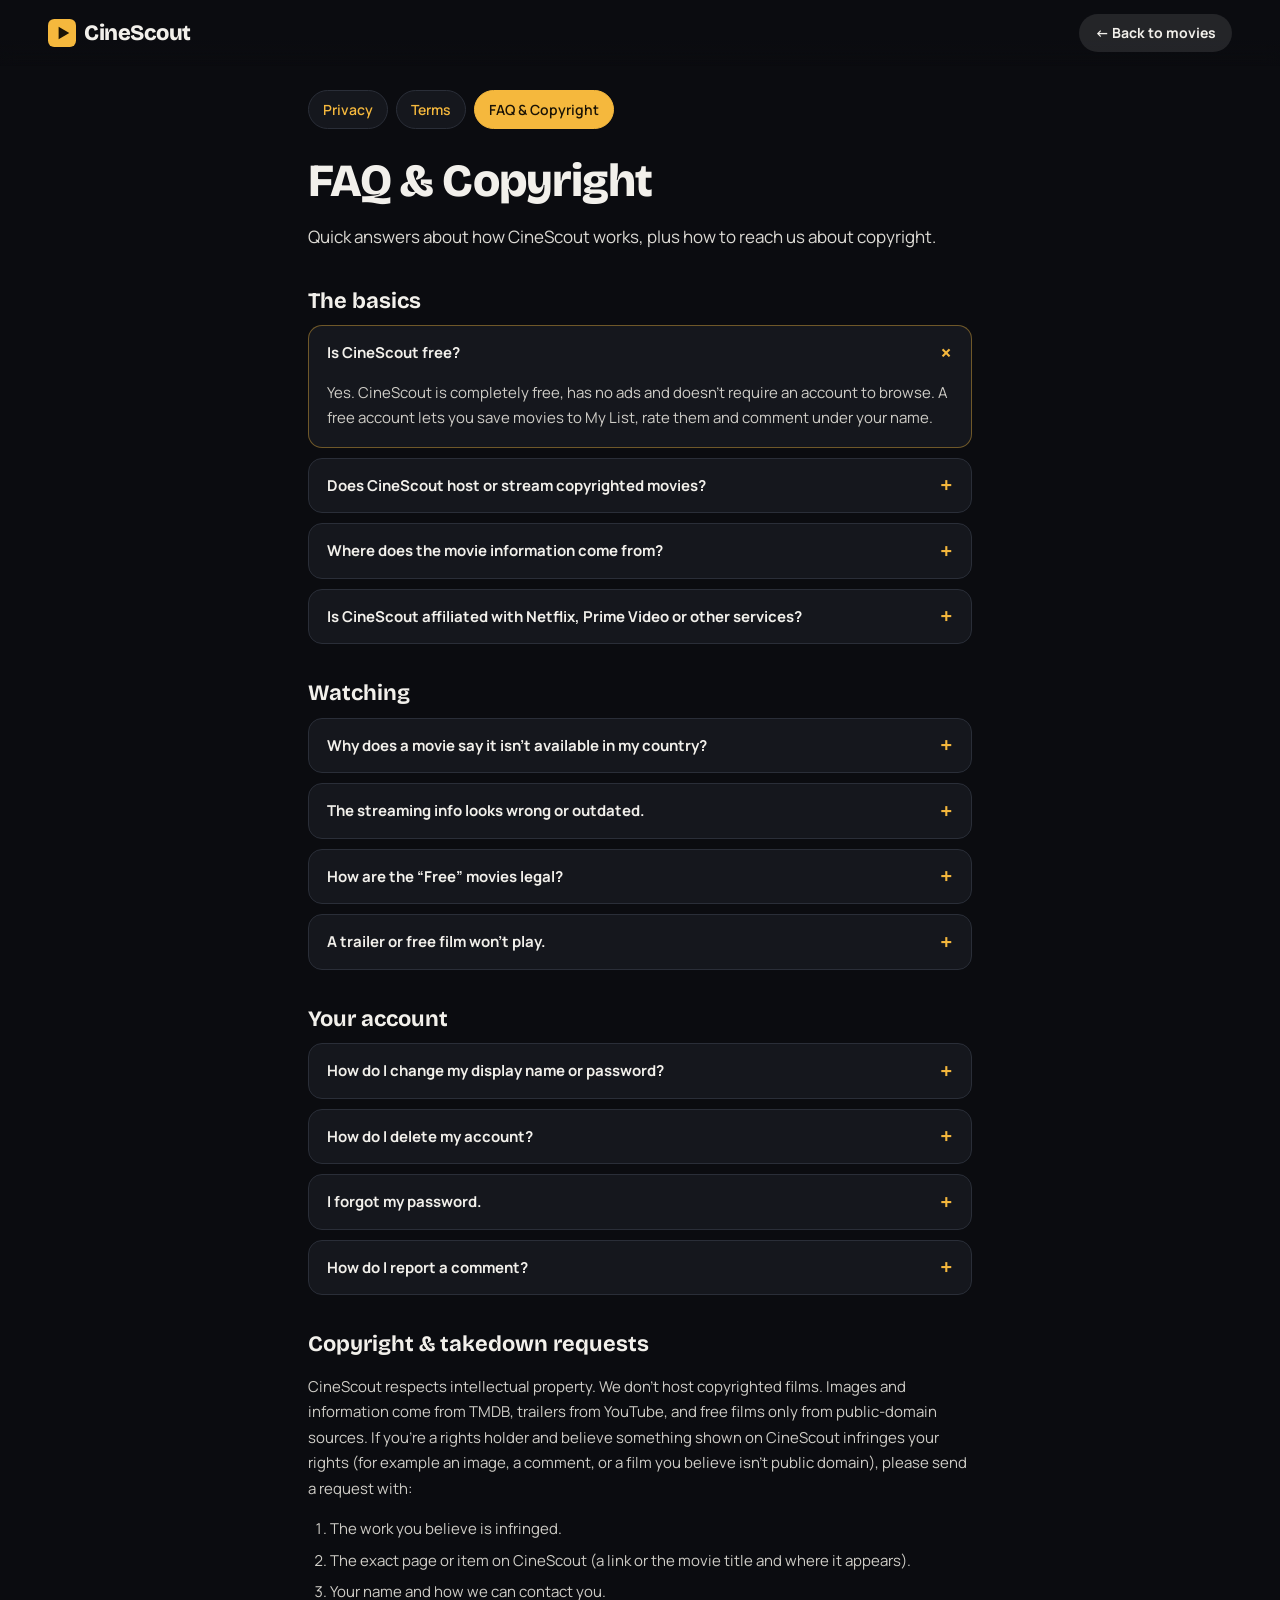
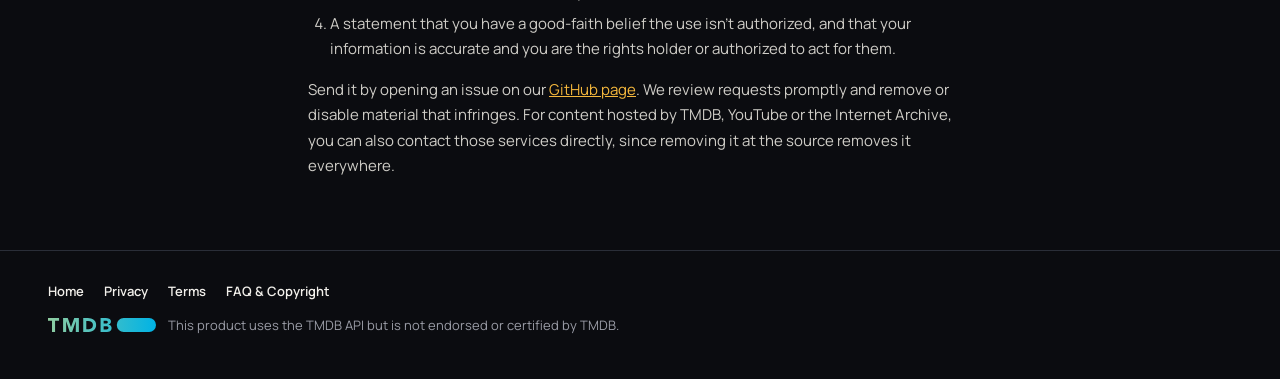
==== faq.html @ 681366aa "Add account settings (display name, password, delete account), comment reports, terms agreement, and" ====
<!doctype html>
<html lang="en">
<head>
  <meta charset="utf-8">
  <meta name="viewport" content="width=device-width, initial-scale=1">
  <title>FAQ &amp; Copyright – CineScout</title>
  <meta name="description" content="Answers about CineScout: is it free, does it host movies, why a movie isn't available in your country, how free classics are legal, and how to send a copyright takedown request.">
  <link rel="canonical" href="https://cinescout-jcs8.onrender.com/faq.html">
  <link rel="icon" href="favicon.svg" type="image/svg+xml">
  <link rel="icon" href="favicon-32.png" type="image/png" sizes="32x32">
  <link rel="apple-touch-icon" href="apple-touch-icon.png">
  <meta name="theme-color" content="#0b0c10">
  <link rel="preconnect" href="https://fonts.googleapis.com">
  <link rel="preconnect" href="https://fonts.gstatic.com" crossorigin>
  <link href="https://fonts.googleapis.com/css2?family=Bricolage+Grotesque:opsz,wght@12..96,600;12..96,800&family=Manrope:wght@400;500;600;700&display=swap" rel="stylesheet">
  <link rel="stylesheet" href="styles.css">
  <script type="application/ld+json">
  {
    "@context": "https://schema.org",
    "@type": "FAQPage",
    "mainEntity": [
      { "@type": "Question", "name": "Is CineScout free?",
        "acceptedAnswer": { "@type": "Answer", "text": "Yes. CineScout is completely free, has no ads and doesn't require an account to browse. A free account lets you save movies, rate and comment." } },
      { "@type": "Question", "name": "Does CineScout host or stream copyrighted movies?",
        "acceptedAnswer": { "@type": "Answer", "text": "No. CineScout doesn't host any copyrighted films. It shows movie information from TMDB and links to official services like Netflix, Prime Video and Disney+. The only films that play on CineScout are public-domain titles from the Internet Archive." } },
      { "@type": "Question", "name": "Why does a movie say it isn't available in my country?",
        "acceptedAnswer": { "@type": "Answer", "text": "Streaming rights differ by country. CineScout shows availability for the country selected under Where to watch on each movie. Try another country, or check back later because catalogs change often." } },
      { "@type": "Question", "name": "How are the free movies legal?",
        "acceptedAnswer": { "@type": "Answer", "text": "Films marked Free are in the public domain or openly licensed, for example because their copyright expired. They play from the Internet Archive's official player." } },
      { "@type": "Question", "name": "How do I report a copyright problem?",
        "acceptedAnswer": { "@type": "Answer", "text": "Open an issue on CineScout's GitHub page describing the content, where it appears on CineScout and your contact details. We review requests promptly and remove infringing material." } }
    ]
  }
  </script>
</head>
<body class="legal-page">
  <header class="topbar">
    <a class="brand" href="./" aria-label="CineScout home">
      <svg class="brand-mark" viewBox="0 0 100 100" aria-hidden="true"><rect width="100" height="100" rx="22" fill="#f5b83d"/><path d="M38 28 L76 50 L38 72 Z" fill="#1a1306"/></svg>CineScout
    </a>
    <a class="btn btn-ghost btn-sm legal-back" href="./">← Back to movies</a>
  </header>

  <main class="legal">
    <nav class="legal-tabs" aria-label="Site information">
      <a href="privacy.html">Privacy</a>
      <a href="terms.html">Terms</a>
      <a href="faq.html" aria-current="page">FAQ &amp; Copyright</a>
    </nav>

    <h1>FAQ &amp; Copyright</h1>
    <p class="lead">Quick answers about how CineScout works, plus how to reach us about copyright.</p>

    <h2>The basics</h2>
    <details open>
      <summary>Is CineScout free?</summary>
      <p>Yes. CineScout is completely free, has no ads and doesn't require an account to browse. A free account lets you save movies to My List, rate them and comment under your name.</p>
    </details>
    <details>
      <summary>Does CineScout host or stream copyrighted movies?</summary>
      <p>No. CineScout doesn't host, upload or distribute copyrighted films or shows. It shows movie information from TMDB and sends you to official services such as Netflix, Prime Video, Disney+ or Apple TV to watch. The only full films that play on CineScout are public-domain titles from the Internet Archive.</p>
    </details>
    <details>
      <summary>Where does the movie information come from?</summary>
      <p>Titles, posters, cast, ratings and trailers links come from <a href="https://www.themoviedb.org/" target="_blank" rel="noopener">The Movie Database (TMDB)</a>. Streaming availability is provided by <a href="https://www.justwatch.com/" target="_blank" rel="noopener">JustWatch</a> through TMDB. Trailers play from YouTube. CineScout uses the TMDB API but isn't endorsed or certified by TMDB.</p>
    </details>
    <details>
      <summary>Is CineScout affiliated with Netflix, Prime Video or other services?</summary>
      <p>No. We're not affiliated with, endorsed by or paid by any streaming service, studio or distributor. Buttons simply open a search for the title on that service's own website. All trademarks and logos belong to their owners.</p>
    </details>

    <h2>Watching</h2>
    <details>
      <summary>Why does a movie say it isn't available in my country?</summary>
      <p>Streaming rights differ by country. Each movie's <strong>Where to watch</strong> section uses the country shown next to it, which is detected from your browser. Pick another country to compare, and check back later because catalogs change often.</p>
    </details>
    <details>
      <summary>The streaming info looks wrong or outdated.</summary>
      <p>Availability comes from third parties and can lag behind real changes. Always confirm on the service itself before subscribing, renting or buying.</p>
    </details>
    <details>
      <summary>How are the “Free” movies legal?</summary>
      <p>Films marked <strong>Free</strong> are in the public domain or openly licensed, often because their copyright expired or was never renewed. Examples include <em>Night of the Living Dead</em> (1968), <em>Nosferatu</em> (1922) and <em>His Girl Friday</em> (1940). They play from the Internet Archive's official player. Public-domain status can differ by country, so please follow your local laws.</p>
    </details>
    <details>
      <summary>A trailer or free film won't play.</summary>
      <p>Videos are played by YouTube or the Internet Archive. Ad blockers, privacy extensions or a slow connection can stop them from loading, so try disabling the extension for this site or refreshing the page.</p>
    </details>

    <h2>Your account</h2>
    <details>
      <summary>How do I change my display name or password?</summary>
      <p>Sign in, click your initial in the top bar and choose <strong>Account settings</strong>. Changing your name also updates it on your older comments.</p>
    </details>
    <details>
      <summary>How do I delete my account?</summary>
      <p>Go to <strong>Account settings → Delete account</strong>. This permanently erases your account, My List, ratings and comments immediately.</p>
    </details>
    <details>
      <summary>I forgot my password.</summary>
      <p>Click <strong>Sign in → Forgot password?</strong> and we'll email you a reset link. Check your spam folder if it doesn't arrive within a few minutes.</p>
    </details>
    <details>
      <summary>How do I report a comment?</summary>
      <p>Click <strong>Report</strong> next to any comment. Reports are private, and we remove comments that break the <a href="terms.html">Terms of Use</a>.</p>
    </details>

    <h2 id="copyright">Copyright &amp; takedown requests</h2>
    <p>CineScout respects intellectual property. We don't host copyrighted films. Images and information come from TMDB, trailers from YouTube, and free films only from public-domain sources. If you're a rights holder and believe something shown on CineScout infringes your rights (for example an image, a comment, or a film you believe isn't public domain), please send a request with:</p>
    <ol>
      <li>The work you believe is infringed.</li>
      <li>The exact page or item on CineScout (a link or the movie title and where it appears).</li>
      <li>Your name and how we can contact you.</li>
      <li>A statement that you have a good-faith belief the use isn't authorized, and that your information is accurate and you are the rights holder or authorized to act for them.</li>
    </ol>
    <p>Send it by opening an issue on our <a href="https://github.com/iton123445/CineScout/issues" target="_blank" rel="noopener">GitHub page</a>. We review requests promptly and remove or disable material that infringes. For content hosted by TMDB, YouTube or the Internet Archive, you can also contact those services directly, since removing it at the source removes it everywhere.</p>
  </main>

  <footer class="footer">
    <nav class="footer-links" aria-label="Site information">
      <a href="./">Home</a><a href="privacy.html">Privacy</a><a href="terms.html">Terms</a><a href="faq.html">FAQ &amp; Copyright</a>
    </nav>
    <p class="tmdb-credit"><a href="https://www.themoviedb.org/" target="_blank" rel="noopener"><img src="tmdb-logo.svg" alt="TMDB" width="110" height="14"></a>
      This product uses the TMDB API but is not endorsed or certified by TMDB.</p>
  </footer>
</body>
</html>
---- styles.css ----
:root {
  --bg: #0b0c10;
  --surface: #15171d;
  --surface-2: #1e2129;
  --line: #2a2e38;
  --text: #f2f0eb;
  --muted: #9a9ca6;
  --accent: #f5b83d;
  --accent-ink: #1a1306;
  --free: #4fd18b;
  --radius: 14px;
  --gutter: clamp(16px, 4vw, 48px);
  --font-display: "Bricolage Grotesque", system-ui, sans-serif;
  --font-body: "Manrope", system-ui, sans-serif;
  color-scheme: dark;
}

* { box-sizing: border-box; }
[hidden] { display: none !important; }
html, body { margin: 0; }
body {
  background: var(--bg);
  color: var(--text);
  font: 15px/1.55 var(--font-body);
  -webkit-font-smoothing: antialiased;
  overflow-x: hidden;
}
a { color: inherit; }
img { display: block; max-width: 100%; }
button, input, select { font: inherit; color: inherit; }
.sr-only { position: absolute; width: 1px; height: 1px; overflow: hidden; clip: rect(0 0 0 0); }
:focus-visible { outline: 2px solid var(--accent); outline-offset: 2px; }

/* Top bar */
.topbar {
  position: sticky; top: 0; z-index: 20;
  display: flex; align-items: center; gap: 16px;
  padding: 14px var(--gutter);
  background: linear-gradient(var(--bg) 60%, transparent);
  backdrop-filter: blur(8px);
}
.brand {
  display: flex; align-items: center; gap: 8px;
  font: 800 22px/1 var(--font-display); letter-spacing: -0.02em;
  text-decoration: none; white-space: nowrap;
}
.brand-mark { width: 28px; height: 28px; flex: none; transition: transform .3s var(--ease-out, ease); }
.brand:hover .brand-mark { transform: rotate(-8deg) scale(1.08); }

/* ---------- Logo intro ---------- */
.intro {
  position: fixed; inset: 0; z-index: 100; display: grid; place-items: center;
  background: radial-gradient(circle at 50% 45%, #1a1508 0%, var(--bg) 60%);
  animation: intro-failsafe 0s 7s forwards; /* never block the page if scripts fail */
}
.intro.done { opacity: 0; visibility: hidden; transition: opacity .6s ease, visibility 0s .6s; }
.intro-logo { display: flex; align-items: center; gap: 18px; transition: transform .7s cubic-bezier(.6, 0, .4, 1), filter .7s; }
.intro.done .intro-logo { transform: scale(1.8); filter: blur(6px); }
.intro-mark { width: clamp(64px, 14vw, 104px); height: auto; overflow: visible; filter: drop-shadow(0 0 0 #f5b83d00); animation: mark-glow 1.2s ease-out 1.05s both; }
.intro .piece {
  transform-box: fill-box; transform-origin: center;
  animation: assemble .95s cubic-bezier(.2, .85, .25, 1) var(--d) both;
}
.intro .whole { opacity: 0; animation: fade-in .25s ease 1.3s forwards; }
.intro-quick .intro .whole { animation-delay: .7s; }
.intro-word {
  position: relative; display: flex;
  font: 800 clamp(34px, 8vw, 64px)/1 var(--font-display); letter-spacing: -0.03em; color: var(--text);
}
.intro-word span { display: inline-block; animation: letter-in .8s cubic-bezier(.2, .85, .25, 1) var(--d) both; }
.intro-word::after {
  content: ""; position: absolute; inset: -10% -20%;
  background: linear-gradient(105deg, transparent 40%, #ffffff55 50%, transparent 60%);
  transform: translateX(-120%); animation: sweep .9s ease-in-out 1.55s both;
  mix-blend-mode: overlay; pointer-events: none;
}
@keyframes assemble {
  0% { transform: translate(var(--x), var(--y)) rotate(var(--r)) scale(.4); opacity: 0; }
  35% { opacity: 1; }
  100% { transform: none; opacity: 1; }
}
@keyframes letter-in {
  0% { transform: translate(var(--x), var(--y)) rotate(var(--r)) scale(.5); opacity: 0; filter: blur(8px); }
  100% { transform: none; opacity: 1; filter: none; }
}
@keyframes mark-glow {
  0% { filter: drop-shadow(0 0 0 #f5b83d00); }
  40% { filter: drop-shadow(0 0 28px #f5b83daa); }
  100% { filter: drop-shadow(0 0 10px #f5b83d44); }
}
@keyframes sweep { to { transform: translateX(120%); } }
@keyframes intro-failsafe { to { opacity: 0; visibility: hidden; } }

/* Reloads in the same visit: same assembly, twice as fast */
.intro-quick .intro .piece { animation-duration: .5s; animation-delay: calc(var(--d) / 2); }
.intro-quick .intro-word span { animation-duration: .45s; animation-delay: calc(var(--d) / 2.2); }
.intro-quick .intro-mark { animation-delay: .55s; }
.intro-quick .intro-word::after { animation-delay: .8s; }

/* ---------- Loader: the logo breaking apart and re-forming ---------- */
.loader { display: grid; place-items: center; gap: 12px; padding: 40px 16px; color: var(--muted); font-size: 14px; }
.loader svg { width: 46px; height: 46px; overflow: visible; }
.loader .piece { transform-box: fill-box; transform-origin: center; animation: regroup 1.6s cubic-bezier(.5, 0, .3, 1) infinite; }
.loader .piece:nth-child(1) { --x: -26px; --y: -26px; --r: -90deg; }
.loader .piece:nth-child(2) { --x: 26px; --y: -26px; --r: 90deg; animation-delay: .08s; }
.loader .piece:nth-child(3) { --x: -26px; --y: 26px; --r: 90deg; animation-delay: .16s; }
.loader .piece:nth-child(4) { --x: 26px; --y: 26px; --r: -90deg; animation-delay: .24s; }
.loader.small { padding: 16px; grid-auto-flow: column; justify-content: start; }
.loader.small svg { width: 26px; height: 26px; }
@keyframes regroup {
  0%, 12% { transform: translate(var(--x), var(--y)) rotate(var(--r)) scale(.5); opacity: 0; }
  40%, 72% { transform: none; opacity: 1; }
  100% { transform: translate(calc(var(--x) * -1), calc(var(--y) * -1)) rotate(calc(var(--r) * -1)) scale(.5); opacity: 0; }
}
.search { flex: 1; max-width: 520px; margin-left: auto; }
.search input {
  width: 100%; padding: 10px 16px; border-radius: 999px;
  background: var(--surface); border: 1px solid var(--line); outline: none;
}
.search input:focus { border-color: var(--accent); }
.auth-area { margin-left: 4px; }

/* Filter bar: genre chips + country and sort */
.filters {
  position: relative; display: flex; flex-wrap: wrap; align-items: center; gap: 14px 20px;
  padding: 22px var(--gutter) 0;
}
.genre-chips {
  display: flex; gap: 8px; flex: 1 1 420px; min-width: 0;
  overflow-x: auto; scrollbar-width: none; padding: 2px 0 4px;
  mask-image: linear-gradient(90deg, #000 92%, transparent);
}
.genre-chips::-webkit-scrollbar { display: none; }
.gchip {
  flex: none; padding: 8px 16px; border-radius: 999px; cursor: pointer; white-space: nowrap;
  background: var(--surface); border: 1px solid var(--line); font-size: 14px; font-weight: 600;
  transition: background .2s, border-color .2s, color .2s, transform .15s;
}
.gchip:hover { border-color: var(--accent); transform: translateY(-1px); }
.gchip[aria-pressed="true"] { background: var(--accent); border-color: var(--accent); color: var(--accent-ink); }
.filter-selects { display: flex; flex-wrap: wrap; gap: 10px; }
.select-wrap { display: flex; align-items: center; gap: 8px; font-size: 13px; color: var(--muted); font-weight: 600; }
.select-wrap select {
  padding: 9px 12px; border-radius: 999px; background: var(--surface); color: var(--text);
  border: 1px solid var(--line); cursor: pointer; max-width: 210px; text-overflow: ellipsis;
}
.select-wrap select:focus { border-color: var(--accent); outline: none; }
.select-wrap.compact select { padding: 6px 10px; font-size: 13px; }
/* Country picker */
.picker { position: relative; }
.picker-btn {
  display: flex; align-items: center; gap: 10px; min-width: 190px; max-width: 260px;
  padding: 7px 12px 7px 8px; border-radius: 999px; cursor: pointer; text-align: left;
  background: var(--surface); border: 1px solid var(--line); color: var(--text); font-weight: 600; font-size: 14px;
  transition: border-color .2s, background .2s;
}
.picker-btn:hover, .picker.is-open .picker-btn { border-color: var(--accent); }
.picker-current { display: flex; align-items: center; gap: 9px; min-width: 0; flex: 1; }
.picker-label { overflow: hidden; text-overflow: ellipsis; white-space: nowrap; }
.picker-chev { width: 16px; height: 16px; flex: none; fill: none; stroke: var(--muted); stroke-width: 2.4; stroke-linecap: round; stroke-linejoin: round; transition: transform .25s var(--ease-out, ease); }
.picker.is-open .picker-chev { transform: rotate(180deg); stroke: var(--accent); }
.flag { width: 24px; height: 17px; flex: none; border-radius: 4px; object-fit: cover; box-shadow: 0 0 0 1px #ffffff1f; background: var(--surface-2); }
.flag-globe, .flag-code { display: grid; place-items: center; box-shadow: none; background: #f5b83d22; color: var(--accent); font-size: 9px; font-weight: 800; }
.flag-globe svg { width: 15px; height: 15px; fill: none; stroke: currentColor; stroke-width: 1.8; }

.picker-panel {
  position: absolute; top: calc(100% + 8px); left: 0; z-index: 40; width: 300px;
  padding: 8px; border-radius: 16px; background: var(--surface); border: 1px solid var(--line);
  box-shadow: 0 24px 60px #000c; animation: picker-in .22s var(--ease-out, ease);
}
.picker.align-right .picker-panel { left: auto; right: 0; }
.picker-backdrop { display: none; }
.picker-sheet-head { display: none; }
@keyframes picker-in { from { opacity: 0; transform: translateY(-6px) scale(.98); } to { opacity: 1; transform: none; } }
.picker-search {
  display: flex; align-items: center; gap: 8px; padding: 0 12px; margin-bottom: 6px;
  border-radius: 10px; background: var(--bg); border: 1px solid var(--line);
}
.picker-search:focus-within { border-color: var(--accent); }
.picker-search svg { width: 16px; height: 16px; flex: none; fill: none; stroke: var(--muted); stroke-width: 2; stroke-linecap: round; }
.picker-search input { flex: 1; min-width: 0; padding: 10px 0; border: 0; outline: none; background: none; color: var(--text); font-size: 14px; }
.picker-list { list-style: none; margin: 0; padding: 0 2px 2px; max-height: 320px; overflow-y: auto; overscroll-behavior: contain; scrollbar-width: thin; scrollbar-color: var(--line) transparent; }
.picker-group { padding: 10px 10px 4px; font-size: 11px; font-weight: 800; letter-spacing: .08em; text-transform: uppercase; color: var(--muted); }
.picker-list [role="option"] {
  display: flex; align-items: center; gap: 10px; padding: 8px 10px; border-radius: 9px; cursor: pointer; font-size: 14px;
}
.picker-list [role="option"].is-active { background: var(--surface-2); }
.picker-list [role="option"].is-selected { color: var(--accent); font-weight: 700; }
.opt-name { flex: 1; min-width: 0; overflow: hidden; text-overflow: ellipsis; white-space: nowrap; }
.picker-check { width: 16px; height: 16px; flex: none; fill: none; stroke: var(--accent); stroke-width: 2.6; stroke-linecap: round; stroke-linejoin: round; opacity: 0; }
.is-selected .picker-check { opacity: 1; }
.picker-empty { padding: 18px 10px; text-align: center; color: var(--muted); font-size: 14px; }

/* Sort: segmented toggle with a sliding highlight */
.segmented {
  position: relative; display: inline-flex; padding: 4px; border-radius: 999px;
  background: var(--surface); border: 1px solid var(--line); isolation: isolate;
}
.segmented button {
  display: flex; align-items: center; gap: 6px; padding: 7px 14px; border: 0; border-radius: 999px;
  background: none; cursor: pointer; font-size: 13.5px; font-weight: 700; color: var(--muted); white-space: nowrap;
  transition: color .25s;
}
.segmented button:hover { color: var(--text); }
.segmented button[aria-checked="true"] { color: var(--accent-ink); }
.segmented svg { width: 15px; height: 15px; fill: currentColor; }
.segmented button[data-sort="new"] svg { fill: none; stroke: currentColor; stroke-width: 2.2; stroke-linecap: round; }
.seg-thumb {
  position: absolute; z-index: -1; top: 4px; bottom: 4px; left: 0; border-radius: 999px;
  width: var(--thumb-w, 0); transform: translateX(var(--thumb-x, 0)); background: var(--accent);
  box-shadow: 0 4px 14px #f5b83d44; opacity: 0;
}
.segmented.ready .seg-thumb { opacity: 1; transition: transform .35s var(--ease-out, ease), width .35s var(--ease-out, ease); }

.where-head { display: flex; flex-wrap: wrap; align-items: center; justify-content: space-between; gap: 6px 12px; margin: 24px 0 10px; }
.where-head .section-title { margin: 0; }
.load-more { display: flex; justify-content: center; padding: 26px var(--gutter) 0; }
#browse { padding-top: 22px; }
#filters, #browse { scroll-margin-top: 120px; }

.notice {
  position: relative; margin: 8px var(--gutter) 0; padding: 14px 18px; border-radius: var(--radius);
  background: #2a2210; border: 1px solid #5a4614; color: #f7e3b5;
}
.notice code { background: #00000055; padding: 1px 6px; border-radius: 6px; }

/* Hero */
.hero {
  position: relative; min-height: min(70vh, 620px);
  display: flex; align-items: flex-end;
  padding: 0 var(--gutter) 56px; margin-top: -64px;
  background-size: cover; background-position: center 20%;
}
.hero { isolation: isolate; overflow: hidden; }
.hero-video {
  position: absolute; inset: 0; z-index: 0; pointer-events: none;
  container-type: size; opacity: 0; transition: opacity 1.4s ease;
}
.hero-video.playing { opacity: 1; }
.hero-video iframe {
  position: absolute; top: 50%; left: 50%; border: 0;
  width: max(100cqw, 177.78cqh); height: max(56.25cqw, 100cqh);
  transform: translate(-50%, -50%) scale(1.2);
}
.hero-sound {
  position: absolute; right: var(--gutter); bottom: 56px; z-index: 2;
  width: 42px; height: 42px; border-radius: 50%; cursor: pointer;
  border: 1px solid #ffffff55; background: #0008; font-size: 17px;
}
.hero-sound:hover { border-color: var(--accent); }
.hero-inner { z-index: 2; }
.hero::before {
  z-index: 1;
  content: ""; position: absolute; inset: 0;
  background:
    linear-gradient(90deg, var(--bg) 0%, #0b0c10cc 35%, transparent 75%),
    linear-gradient(0deg, var(--bg) 0%, transparent 45%);
}
.hero-inner { position: relative; max-width: 620px; }
.eyebrow { color: var(--accent); font-weight: 700; font-size: 13px; letter-spacing: 0.12em; text-transform: uppercase; }
.hero h1, .hero-title {
  font: 800 clamp(36px, 6vw, 72px)/0.95 var(--font-display);
  letter-spacing: -0.03em; margin: 10px 0 14px;
}
.hero p { color: #d8d6d0; margin: 0 0 22px; display: -webkit-box; -webkit-line-clamp: 3; -webkit-box-orient: vertical; overflow: hidden; }
.actions { display: flex; flex-wrap: wrap; gap: 10px; }
.btn {
  display: inline-flex; align-items: center; gap: 8px;
  padding: 11px 20px; border-radius: 999px; border: 0; cursor: pointer;
  font-weight: 700; text-decoration: none; transition: transform .15s, background .15s;
}
.btn:hover { transform: translateY(-1px); }
.btn-primary { background: var(--accent); color: var(--accent-ink); }
.btn-free { background: var(--free); color: #062314; }
.btn-ghost { background: #ffffff1a; }
.btn-ghost:hover { background: #ffffff2a; }

/* Rows */
main { padding-bottom: 40px; }
.row { margin-top: 34px; }
.row-head {
  display: flex; align-items: baseline; justify-content: space-between; gap: 12px;
  padding: 0 var(--gutter); margin-bottom: 12px;
}
.row-head h2 { font: 700 21px/1.2 var(--font-display); margin: 0; letter-spacing: -0.01em; }
.row-head small { color: var(--muted); }
.link-btn { background: none; border: 0; color: var(--accent); cursor: pointer; font-weight: 600; white-space: nowrap; }
.track {
  display: grid; grid-auto-flow: column; grid-auto-columns: 158px; gap: 14px;
  overflow-x: auto; padding: 4px var(--gutter) 12px; scroll-snap-type: x proximity;
  scrollbar-width: thin; scrollbar-color: var(--line) transparent;
}
.grid {
  display: grid; grid-template-columns: repeat(auto-fill, minmax(150px, 1fr)); gap: 18px 14px;
  padding: 0 var(--gutter);
}
.search-results { padding-top: 16px; }

/* Cards */
.card {
  position: relative; text-align: left; background: none; border: 0; padding: 0; cursor: pointer;
  scroll-snap-align: start;
}
.poster {
  position: relative; aspect-ratio: 2 / 3; border-radius: 10px; overflow: hidden;
  background: var(--surface-2); transition: transform .2s, box-shadow .2s;
  isolation: isolate;
}
.poster img { width: 100%; height: 100%; object-fit: cover; }
.poster .ph {
  position: absolute; inset: 0; display: grid; place-items: center; padding: 12px;
  text-align: center; font: 700 15px/1.2 var(--font-display); color: var(--muted);
}
.card:hover .poster, .card:focus-visible .poster { transform: translateY(-4px); box-shadow: 0 14px 30px #0009; }
.card-title { margin-top: 8px; font-weight: 600; font-size: 14px; line-height: 1.3; display: -webkit-box; -webkit-line-clamp: 2; -webkit-box-orient: vertical; overflow: hidden; }
.card-meta { color: var(--muted); font-size: 12.5px; }
.badge {
  position: absolute; top: 8px; left: 8px; padding: 3px 8px; border-radius: 999px;
  font-size: 11px; font-weight: 800; letter-spacing: .04em; text-transform: uppercase;
}
.badge-free { background: var(--free); color: #062314; }
.rating {
  position: absolute; top: 8px; right: 8px; padding: 3px 7px; border-radius: 8px;
  background: #000a; font-size: 12px; font-weight: 700;
}
.skeleton .poster { animation: pulse 1.2s ease-in-out infinite; }
@keyframes pulse { 50% { opacity: .5; } }

/* Detail dialog */
.detail {
  width: min(980px, calc(100vw - 24px)); max-height: calc(100vh - 32px);
  padding: 0; border: 1px solid var(--line); border-radius: 18px;
  background: var(--surface); color: var(--text); overflow: auto;
}
.detail::backdrop { background: #000c; backdrop-filter: blur(4px); }
.close {
  position: sticky; top: 12px; float: right; margin: 12px 12px -48px 0; z-index: 3;
  width: 36px; height: 36px; border-radius: 50%; border: 0; cursor: pointer;
  background: #000a; font-size: 15px;
}
.d-backdrop { position: relative; aspect-ratio: 16 / 7; background: var(--surface-2) center / cover; }
.d-backdrop::after { content: ""; position: absolute; inset: 0; background: linear-gradient(0deg, var(--surface), transparent 70%); }
.d-main { display: grid; grid-template-columns: 200px minmax(0, 1fr); gap: 28px; padding: 0 32px 32px; margin-top: -90px; position: relative; }
.d-poster { border-radius: 12px; overflow: hidden; aspect-ratio: 2/3; background: var(--surface-2); box-shadow: 0 16px 40px #000a; }
.d-poster img { width: 100%; height: 100%; object-fit: cover; }
.d-info h2 { font: 800 clamp(26px, 4vw, 40px)/1.05 var(--font-display); margin: 60px 0 8px; letter-spacing: -0.02em; }
.d-tagline { color: var(--accent); font-style: italic; margin: 0 0 8px; }
.d-facts { display: flex; flex-wrap: wrap; gap: 6px 14px; color: var(--muted); font-size: 14px; margin-bottom: 14px; }
.d-overview { margin: 0 0 20px; color: #dcdad4; }
.chips { display: flex; flex-wrap: wrap; gap: 6px; margin-bottom: 18px; }
.chip { padding: 3px 10px; border-radius: 999px; background: var(--surface-2); font-size: 12.5px; }
.section-title { font: 700 16px/1.2 var(--font-display); margin: 24px 0 10px; }
.watch-group { margin-bottom: 12px; }
.watch-group h4 { margin: 0 0 6px; font-size: 12px; text-transform: uppercase; letter-spacing: .1em; color: var(--muted); }
.providers { display: flex; flex-wrap: wrap; gap: 10px; }
.provider {
  display: flex; align-items: center; gap: 8px; padding: 5px 12px 5px 5px; border-radius: 999px;
  background: var(--surface-2); text-decoration: none; font-size: 13px; font-weight: 600;
  border: 1px solid transparent; transition: border-color .15s;
}
.provider:hover { border-color: var(--accent); }
.provider img { width: 30px; height: 30px; border-radius: 8px; }
.muted { color: var(--muted); }
.free-box {
  margin: 18px 0; padding: 16px 18px; border-radius: var(--radius);
  background: #0f2a1c; border: 1px solid #1f5a3b;
}
.free-box p { margin: 0 0 12px; color: #c8f0d9; }
.player { position: relative; aspect-ratio: 16 / 9; background: #000; border-radius: 12px; overflow: hidden; margin-top: 14px; }
.player iframe { position: absolute; inset: 0; width: 100%; height: 100%; border: 0; }
.cast { display: grid; grid-auto-flow: column; grid-auto-columns: 92px; gap: 12px; overflow-x: auto; padding-bottom: 6px; }
.cast-item img, .cast-item .ph { width: 92px; height: 116px; border-radius: 10px; object-fit: cover; background: var(--surface-2); }
.cast-item b { display: block; font-size: 12.5px; margin-top: 6px; line-height: 1.25; }
.cast-item span { font-size: 12px; color: var(--muted); }

/* Accounts */
.btn-sm { padding: 8px 16px; font-size: 14px; }
.btn-block { width: 100%; justify-content: center; }
.btn-saved { background: #3a1420; color: #ff8fa8; border: 1px solid #6b2236; }
.btn:disabled { opacity: .6; cursor: wait; }
.auth-area { position: relative; }
.avatar {
  width: 38px; height: 38px; border-radius: 50%; border: 0; cursor: pointer;
  background: var(--accent); color: var(--accent-ink); font: 800 16px/1 var(--font-display);
}
.menu {
  position: absolute; right: 0; top: calc(100% + 8px); min-width: 200px; padding: 6px;
  background: var(--surface); border: 1px solid var(--line); border-radius: 12px;
  box-shadow: 0 16px 40px #000a;
}
.menu-head { padding: 8px 10px 10px; font-size: 13px; color: var(--muted); border-bottom: 1px solid var(--line); margin-bottom: 4px; }
.menu-head b { color: var(--text); }
.menu button {
  display: block; width: 100%; text-align: left; padding: 9px 10px; border: 0; border-radius: 8px;
  background: none; cursor: pointer;
}
.menu button:hover { background: var(--surface-2); }

.auth {
  width: min(420px, calc(100vw - 24px)); padding: 28px; border: 1px solid var(--line);
  border-radius: 18px; background: var(--surface); color: var(--text);
}
.auth::backdrop { background: #000c; backdrop-filter: blur(4px); }
.auth .close { margin: -14px -14px 0 0; }
.auth h2 { font: 800 26px/1.1 var(--font-display); margin: 0 0 8px; }
.auth form { display: grid; gap: 12px; margin-top: 16px; }
.auth label { display: grid; gap: 6px; font-size: 13px; font-weight: 600; color: var(--muted); }
.auth input, .comment-form input, .comment-form textarea {
  width: 100%; padding: 11px 14px; border-radius: 10px; outline: none;
  background: var(--bg); border: 1px solid var(--line); color: var(--text);
}
.auth input:focus, .comment-form input:focus, .comment-form textarea:focus { border-color: var(--accent); }
.auth-links { margin: 12px 0 0; font-size: 14px; color: var(--muted); text-align: center; }
.form-msg { margin: 0; min-height: 0; font-size: 13.5px; color: #ff8f8f; }
.form-msg:empty { display: none; }
.form-msg.ok { color: var(--free); }
.small { font-size: 12.5px; }

.social-actions { display: flex; flex-wrap: wrap; align-items: center; gap: 12px 18px; margin: 0 0 8px; }
.stars { display: flex; }
.star {
  background: none; border: 0; padding: 2px; cursor: pointer;
  font-size: 24px; line-height: 1; color: #4a4e5a; transition: color .1s, transform .1s;
}
.star.on { color: var(--accent); }
.stars:hover .star { color: var(--accent); }
.stars .star:hover ~ .star { color: #4a4e5a; }
.star:hover { transform: scale(1.15); }
.community { font-size: 13.5px; }

.comment-form { display: grid; gap: 10px; margin-bottom: 18px; }
.comment-form textarea { resize: vertical; min-height: 80px; font: inherit; }
.guest-row { display: flex; flex-wrap: wrap; align-items: center; gap: 8px 14px; }
.guest-row input { max-width: 240px; }
.comment-foot { display: flex; align-items: center; justify-content: flex-end; gap: 12px; }
.comment-foot .form-msg { margin-right: auto; }
.hp { position: absolute; left: -9999px; width: 1px; height: 1px; opacity: 0; }
.comments { list-style: none; margin: 0; padding: 0; display: grid; gap: 14px; }
.comment { padding: 14px 16px; border-radius: 12px; background: var(--surface-2); }
.comment p { margin: 6px 0 0; white-space: pre-wrap; overflow-wrap: anywhere; }
.comment-head { display: flex; flex-wrap: wrap; align-items: center; gap: 4px 10px; }
.comment-head .link-btn { margin-left: auto; }
.tag { padding: 1px 8px; border-radius: 999px; background: #ffffff14; font-size: 11px; font-weight: 700; color: var(--muted); }

/* About: plain-language description for visitors and search engines */
.about { padding: 56px var(--gutter) 40px; border-top: 1px solid var(--line); margin-top: 48px; }
.about h2 { font: 800 clamp(24px, 3.4vw, 34px)/1.1 var(--font-display); letter-spacing: -0.02em; margin: 0 0 22px; }
.about-grid { display: grid; grid-template-columns: repeat(auto-fit, minmax(240px, 1fr)); gap: 22px 32px; }
.about h3 { font: 700 17px/1.3 var(--font-display); margin: 0 0 6px; color: var(--accent); }
.about p { margin: 0; color: var(--muted); font-size: 14.5px; }

.footer {
  padding: 30px var(--gutter) 40px; border-top: 1px solid var(--line);
  color: var(--muted); font-size: 13px;
}
.footer p { margin: 4px 0; }
.footer-links { display: flex; flex-wrap: wrap; gap: 6px 20px; margin-bottom: 14px; }
.footer-links a { color: var(--text); font-weight: 600; text-decoration: none; }
.footer-links a:hover { color: var(--accent); }
.tmdb-credit { display: flex; flex-wrap: wrap; align-items: center; gap: 6px 12px; }
.tmdb-credit img { display: block; height: 14px; width: auto; }

/* Legal and help pages */
.legal-page .topbar { animation: none; }
.legal-back { margin-left: auto; }
.legal { max-width: 760px; margin: 0 auto; padding: 24px var(--gutter) 56px; line-height: 1.7; }
.legal-tabs { display: flex; flex-wrap: wrap; gap: 8px; margin-bottom: 28px; }
.legal-tabs a {
  padding: 7px 14px; border-radius: 999px; border: 1px solid var(--line); background: var(--surface);
  text-decoration: none; font-size: 14px; font-weight: 600;
}
.legal-tabs a:hover { border-color: var(--accent); }
.legal-tabs a[aria-current="page"] { background: var(--accent); border-color: var(--accent); color: var(--accent-ink); }
.legal h1 { font: 800 clamp(32px, 5vw, 46px)/1.05 var(--font-display); letter-spacing: -0.02em; margin: 0 0 6px; }
.legal-updated { color: var(--muted); font-size: 14px; margin: 0 0 22px; }
.legal .lead { font-size: 17px; color: #dcdad4; }
.legal h2 { font: 700 22px/1.25 var(--font-display); margin: 36px 0 10px; scroll-margin-top: 90px; }
.legal h3 { font: 700 16px/1.3 var(--font-display); margin: 20px 0 6px; color: var(--accent); }
.legal p, .legal li { color: #cfcdc7; }
.legal ul, .legal ol { padding-left: 22px; }
.legal li { margin: 6px 0; }
.legal a { color: var(--accent); }
.legal strong { color: var(--text); }
.legal details {
  margin: 10px 0; border: 1px solid var(--line); border-radius: 14px; background: var(--surface);
  transition: border-color .2s;
}
.legal details[open] { border-color: #f5b83d66; }
.legal summary {
  display: flex; align-items: center; justify-content: space-between; gap: 12px;
  padding: 14px 18px; cursor: pointer; list-style: none; font-weight: 700; color: var(--text);
}
.legal summary::-webkit-details-marker { display: none; }
.legal summary::after { content: "+"; font-size: 22px; line-height: 1; color: var(--accent); transition: transform .25s; flex: none; }
.legal details[open] summary::after { transform: rotate(45deg); }
.legal details p { margin: 0; padding: 0 18px 16px; }

/* Account settings */
.auth { max-height: calc(100dvh - 32px); overflow-y: auto; }
.auth .check { display: flex; align-items: flex-start; gap: 10px; font-weight: 500; color: var(--muted); font-size: 13.5px; line-height: 1.5; }
.auth .check input { width: 18px; height: 18px; flex: none; margin-top: 1px; padding: 0; accent-color: var(--accent); }
.auth .check a { color: var(--accent); }
.settings-block { padding: 18px 0 4px; border-top: 1px solid var(--line); margin-top: 18px !important; }
.settings-block h3 { font: 700 16px/1.2 var(--font-display); margin: 0; }
.settings-block .muted { margin: 0; }
.settings-block .btn { justify-self: start; }
.danger-zone h3 { color: #ff8f8f; }
.btn-danger { background: #c2413b; color: #fff; }
.btn-danger:hover { background: #d64b44; }
.muted-link { color: var(--muted); font-weight: 500; }
.muted-link:hover { color: var(--text); }
.muted-link:disabled { cursor: default; opacity: .7; }

@media (max-width: 720px) {
  .topbar { flex-wrap: wrap; gap: 10px; padding-top: 10px; padding-bottom: 10px; background: #0b0c10e6; }
  .auth-area { order: 2; margin-left: auto; }
  .search { order: 3; flex: 1 1 100%; min-width: 0; max-width: none; margin-left: 0; }
  .search input { padding-top: 9px; padding-bottom: 9px; }
  .filters { padding-top: 18px; gap: 12px; }
  .genre-chips { flex-basis: 100%; margin: 0 calc(-1 * var(--gutter)); padding-left: var(--gutter); padding-right: var(--gutter); }
  .filter-selects { width: 100%; display: grid; grid-template-columns: minmax(0, 1fr); gap: 10px; }
  .filter-selects .picker-btn { width: 100%; max-width: none; }
  .segmented { display: flex; }
  .segmented button { flex: 1; justify-content: center; padding: 8px 6px; }
  .where-head .picker-btn { min-width: 0; max-width: 200px; }

  /* Pickers open as a bottom sheet on phones */
  .picker-backdrop:not([hidden]) {
    display: block; position: fixed; inset: 0; z-index: 90; background: #000a; animation: fade-in .2s ease;
  }
  .picker-panel {
    position: fixed; top: auto; left: 0; right: 0; bottom: 0; z-index: 91; width: auto;
    max-height: 78dvh; display: flex; flex-direction: column;
    padding: 8px 12px max(12px, env(safe-area-inset-bottom)); border-radius: 20px 20px 0 0;
    animation: sheet-up .3s var(--ease-out, ease);
  }
  .picker.align-right .picker-panel { left: 0; right: 0; }
  .picker-panel::before { content: ""; width: 40px; height: 4px; border-radius: 4px; background: var(--line); margin: 2px auto 8px; flex: none; }
  .picker-sheet-head { display: block; padding: 0 4px 10px; font: 700 17px/1.2 var(--font-display); }
  .picker-list { max-height: none; flex: 1; }
  .picker-list [role="option"] { padding: 11px 10px; font-size: 15px; }
  @keyframes sheet-up { from { transform: translateY(100%); } to { transform: none; } }
  .hero { min-height: 62vh; margin-top: -104px; padding-top: 120px; padding-bottom: 36px; }
  .hero-inner p { -webkit-line-clamp: 3; }
  .row { margin-top: 26px; }
  .detail { width: 100vw; max-width: 100vw; max-height: 100dvh; height: 100dvh; border-radius: 0; border: 0; }
  .d-backdrop { aspect-ratio: 16 / 10; }
  .social-actions { gap: 10px 14px; }
  .guest-row input { max-width: none; }
  .comment-foot { flex-wrap: wrap; }
  .auth { padding: 22px; }
  .track { grid-auto-columns: 128px; }
  .grid { grid-template-columns: repeat(auto-fill, minmax(120px, 1fr)); }
  .d-main { grid-template-columns: minmax(0, 1fr); padding: 0 18px 24px; margin-top: -60px; }
  .d-poster { width: 130px; }
  .d-info h2 { margin-top: 4px; }
}

/* ---------- Motion ---------- */
@keyframes rise { from { opacity: 0; transform: translateY(18px); } to { opacity: 1; transform: none; } }
@keyframes fade-in { from { opacity: 0; } to { opacity: 1; } }
@keyframes drop-in { from { opacity: 0; transform: translateY(-12px); } to { opacity: 1; transform: none; } }
@keyframes drift { from { transform: scale(1.12); } to { transform: scale(1.02); } }
@keyframes dialog-in { from { opacity: 0; transform: translateY(26px) scale(.97); } to { opacity: 1; transform: none; } }
@keyframes pop { 0% { transform: scale(1); } 45% { transform: scale(1.35); } 100% { transform: scale(1); } }
@keyframes shimmer { from { background-position: 200% 0; } to { background-position: -200% 0; } }
@keyframes glow { 0%, 100% { box-shadow: 0 0 0 0 #4fd18b00; } 50% { box-shadow: 0 0 0 6px #4fd18b33; } }

:root { --ease-out: cubic-bezier(.2, .7, .2, 1); }

.topbar { animation: drop-in .6s var(--ease-out) both; }

/* Hero: backdrop fades in, then slowly drifts; text rises in sequence */
.hero-bg {
  position: absolute; inset: 0; z-index: 0;
  background: center 20% / cover no-repeat;
  opacity: 0; transition: opacity 1s ease;
}
.hero-bg.loaded { opacity: 1; animation: drift 16s ease-out both; }
.hero-inner > * { animation: rise .8s var(--ease-out) both; }
.hero-inner > :nth-child(2) { animation-delay: .08s; }
.hero-inner > :nth-child(3) { animation-delay: .16s; }
.hero-inner > :nth-child(4) { animation-delay: .24s; }
.hero .btn-free { animation: rise .8s var(--ease-out) .24s both, glow 2.4s ease-in-out 1.2s infinite; }

/* Rows and cards slide in as you scroll */
.js-reveal .row:not(.in) .row-head,
.js-reveal .row:not(.in) .card:not(.skeleton) { opacity: 0; }
.row.in .row-head { animation: rise .6s var(--ease-out) both; }
.row.in .card:not(.skeleton),
.search-results.in .card { animation: rise .6s var(--ease-out) both; animation-delay: calc(var(--i, 0) * 55ms); }

/* Card hover: poster zooms and a light sweep passes over it */
.poster img { transition: transform .5s var(--ease-out); }
.card:hover .poster img, .card:focus-visible .poster img { transform: scale(1.06); }
.poster::after {
  content: ""; position: absolute; inset: 0; pointer-events: none;
  background: linear-gradient(115deg, transparent 35%, #ffffff22 50%, transparent 65%);
  transform: translateX(-120%); transition: transform .7s var(--ease-out);
}
.card:hover .poster::after { transform: translateX(120%); }
.card-title { transition: color .2s; }
.card:hover .card-title { color: var(--accent); }

/* Loading skeletons shimmer */
.skeleton .poster {
  animation: shimmer 1.4s linear infinite;
  background: linear-gradient(90deg, var(--surface-2) 30%, #2b2f3a 50%, var(--surface-2) 70%) 0 0 / 200% 100%;
}

/* Dialogs */
.detail[open], .auth[open] { animation: dialog-in .38s var(--ease-out); }
.detail[open]::backdrop, .auth[open]::backdrop { animation: fade-in .3s ease; }
.d-info > *, .d-poster { animation: rise .6s var(--ease-out) both; }
.d-poster { animation-delay: .05s; }
.cast-item { animation: rise .5s var(--ease-out) .15s both; }
.comment { animation: rise .45s var(--ease-out) both; }
.provider { transition: border-color .15s, transform .15s; }
.provider:hover { transform: translateY(-2px); }

/* Buttons and stars */
.btn:active { transform: scale(.97); }
.star.on { animation: pop .35s var(--ease-out) both; }
.star.on:nth-child(2) { animation-delay: .04s; }
.star.on:nth-child(3) { animation-delay: .08s; }
.star.on:nth-child(4) { animation-delay: .12s; }
.star.on:nth-child(5) { animation-delay: .16s; }
.btn-saved { animation: pop .4s var(--ease-out); }
.avatar { transition: transform .15s; }
.avatar:hover { transform: scale(1.08); }
.menu:not([hidden]) { animation: rise .2s var(--ease-out); }

@media (prefers-reduced-motion: reduce) {
  *, *::before, *::after { transition: none !important; animation: none !important; }
  .js-reveal .row:not(.in) .row-head,
  .js-reveal .row:not(.in) .card:not(.skeleton) { opacity: 1; }
  .hero-bg { opacity: 1; }
  .intro { display: none; }
}
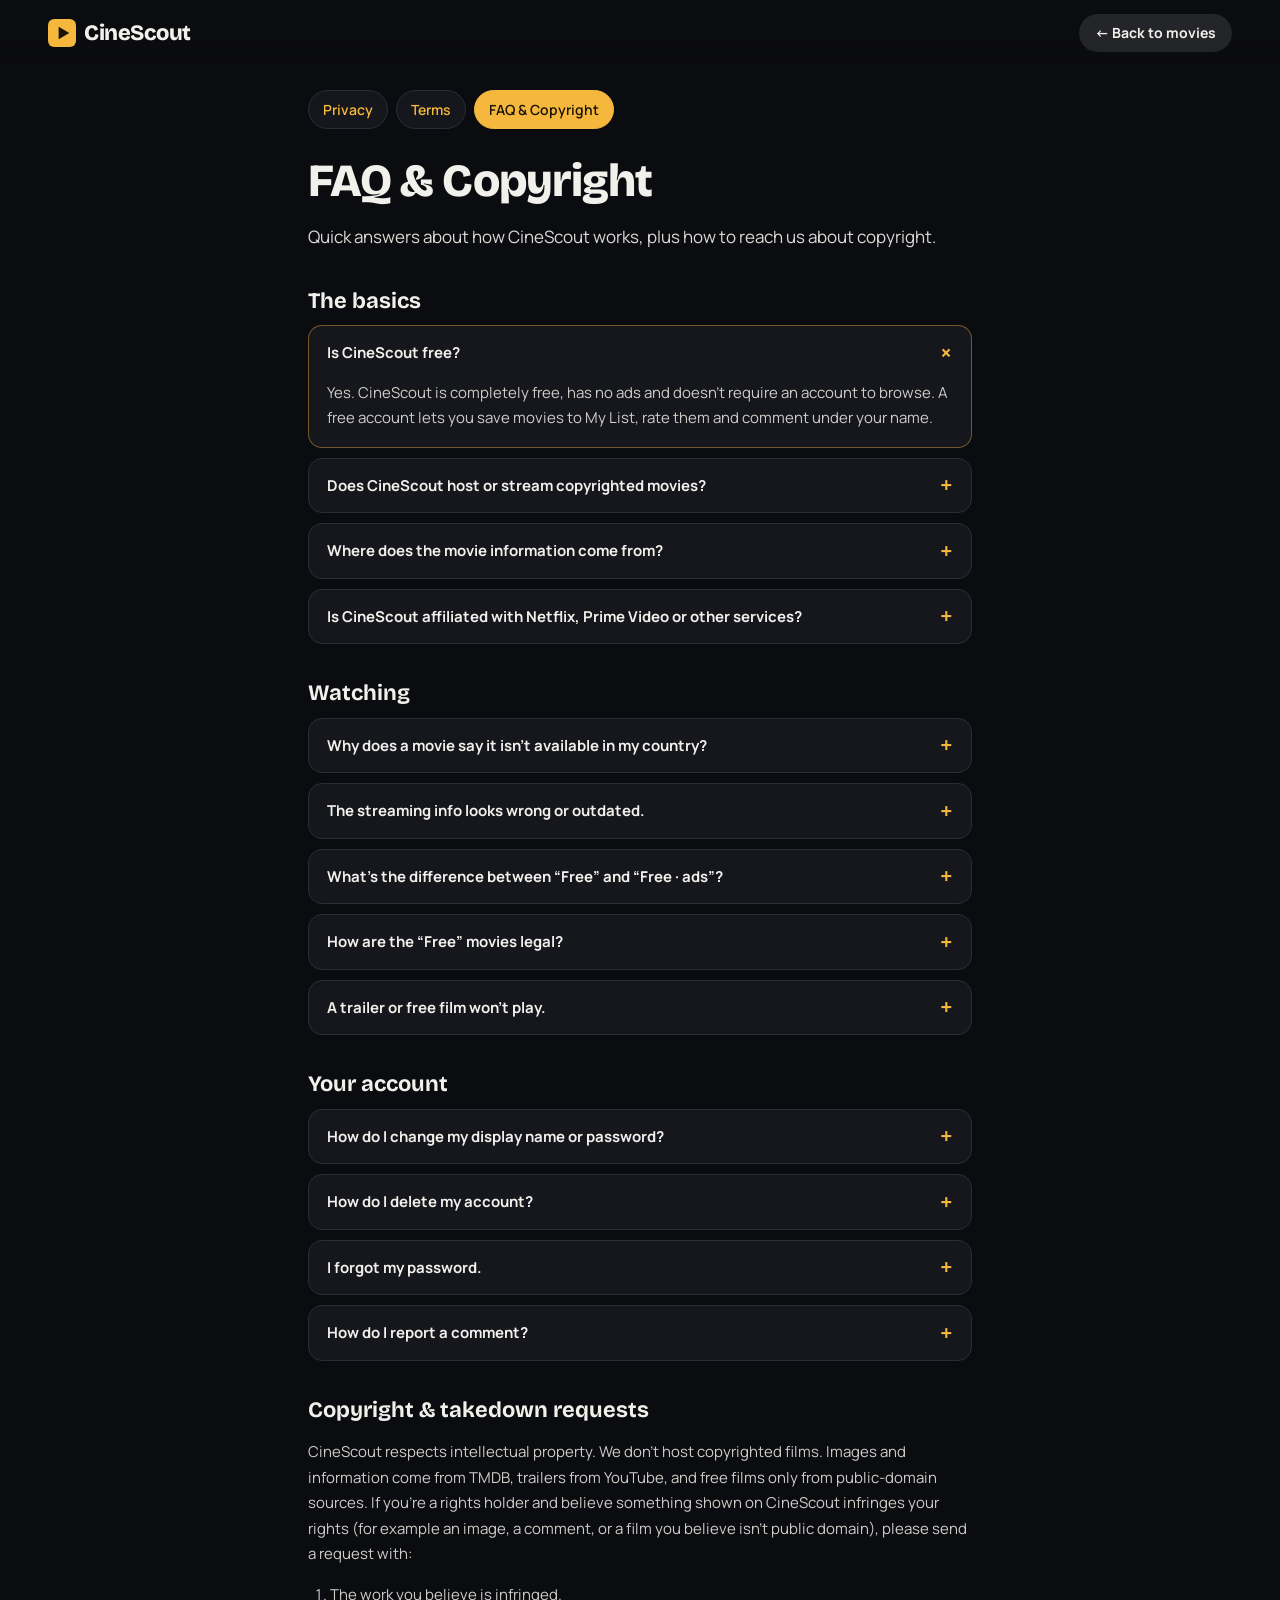
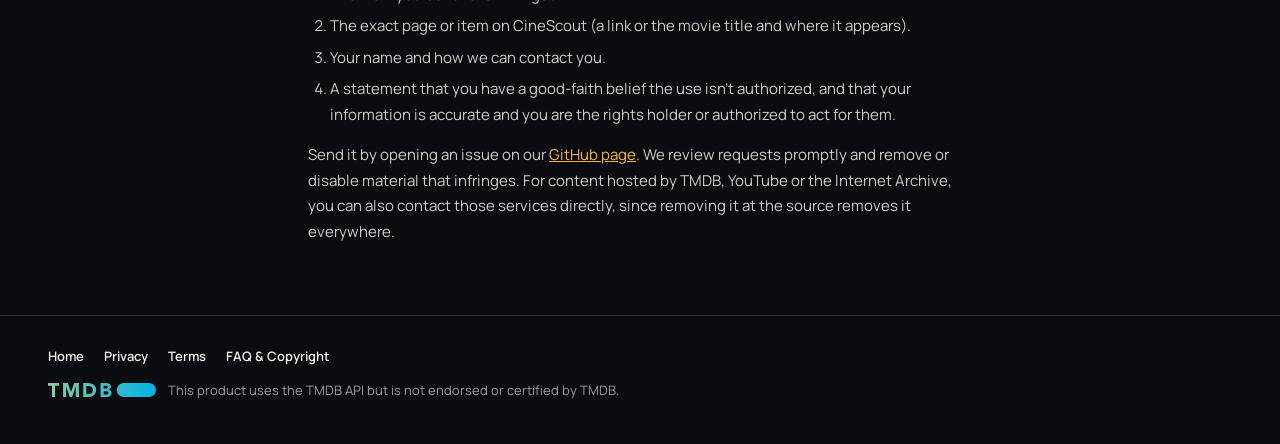
==== commit 8de79678: "Add free-with-ads movies: Free to watch filter, home row, badges and watch-free box on movie pages" ====
--- a/faq.html
+++ b/faq.html
@@ -79,6 +79,10 @@
       <p>Availability comes from third parties and can lag behind real changes. Always confirm on the service itself before subscribing, renting or buying.</p>
     </details>
     <details>
+      <summary>What's the difference between “Free” and “Free · ads”?</summary>
+      <p><strong>Free</strong> movies are public-domain classics that play right here on CineScout. <strong>Free · ads</strong> movies stream free, usually with ads, on official services in your country such as Tubi, Plex, The Roku Channel, Pluto TV or YouTube. CineScout links you to that service; it doesn't stream those films itself. Turn on <strong>Free to watch</strong> in the filters to browse them. Kanopy and Hoopla are also free, with a public library card.</p>
+    </details>
+    <details>
       <summary>How are the “Free” movies legal?</summary>
       <p>Films marked <strong>Free</strong> are in the public domain or openly licensed, often because their copyright expired or was never renewed. Examples include <em>Night of the Living Dead</em> (1968), <em>Nosferatu</em> (1922) and <em>His Girl Friday</em> (1940). They play from the Internet Archive's official player. Public-domain status can differ by country, so please follow your local laws.</p>
     </details>
--- a/styles.css
+++ b/styles.css
@@ -190,6 +190,26 @@
 .picker-check { width: 16px; height: 16px; flex: none; fill: none; stroke: var(--accent); stroke-width: 2.6; stroke-linecap: round; stroke-linejoin: round; opacity: 0; }
 .is-selected .picker-check { opacity: 1; }
 .picker-empty { padding: 18px 10px; text-align: center; color: var(--muted); font-size: 14px; }
+
+/* Free-to-watch toggle and badges */
+.free-toggle {
+  display: inline-flex; align-items: center; gap: 8px; padding: 9px 16px; border-radius: 999px; cursor: pointer;
+  background: var(--surface); border: 1px solid var(--line); color: var(--text); font-size: 14px; font-weight: 700;
+  transition: background .2s, border-color .2s, color .2s, transform .15s;
+}
+.free-toggle svg { width: 17px; height: 17px; fill: none; stroke: currentColor; stroke-width: 1.9; stroke-linejoin: round; }
+.free-toggle:hover { border-color: var(--free); transform: translateY(-1px); }
+.free-toggle[aria-pressed="true"] { background: var(--free); border-color: var(--free); color: #062314; box-shadow: 0 4px 14px #4fd18b44; }
+.badge-ads { background: #062314cc; color: var(--free); border: 1px solid #4fd18b99; backdrop-filter: blur(4px); }
+.row-side { display: flex; align-items: baseline; gap: 14px; }
+.free-ads-box {
+  margin: 4px 0 16px; padding: 14px 16px; border-radius: var(--radius);
+  background: linear-gradient(135deg, #0f2a1c, #10241c); border: 1px solid #1f5a3b;
+}
+.free-ads-box > p { margin: 0 0 10px; color: #c8f0d9; }
+.free-ads-box .muted { margin: 10px 0 0; }
+.free-ads-box .provider { background: #0b1f15; border-color: #1f5a3b; }
+.free-ads-box .provider:hover { border-color: var(--free); }
 
 /* Sort: segmented toggle with a sliding highlight */
 .segmented {
@@ -518,7 +538,9 @@
   .search input { padding-top: 9px; padding-bottom: 9px; }
   .filters { padding-top: 18px; gap: 12px; }
   .genre-chips { flex-basis: 100%; margin: 0 calc(-1 * var(--gutter)); padding-left: var(--gutter); padding-right: var(--gutter); }
-  .filter-selects { width: 100%; display: grid; grid-template-columns: minmax(0, 1fr); gap: 10px; }
+  .filter-selects { width: 100%; display: grid; grid-template-columns: minmax(0, 1fr) auto; gap: 10px; }
+  .filter-selects .segmented { grid-column: 1 / -1; }
+  .free-toggle { padding: 9px 13px; }
   .filter-selects .picker-btn { width: 100%; max-width: none; }
   .segmented { display: flex; }
   .segmented button { flex: 1; justify-content: center; padding: 8px 6px; }
